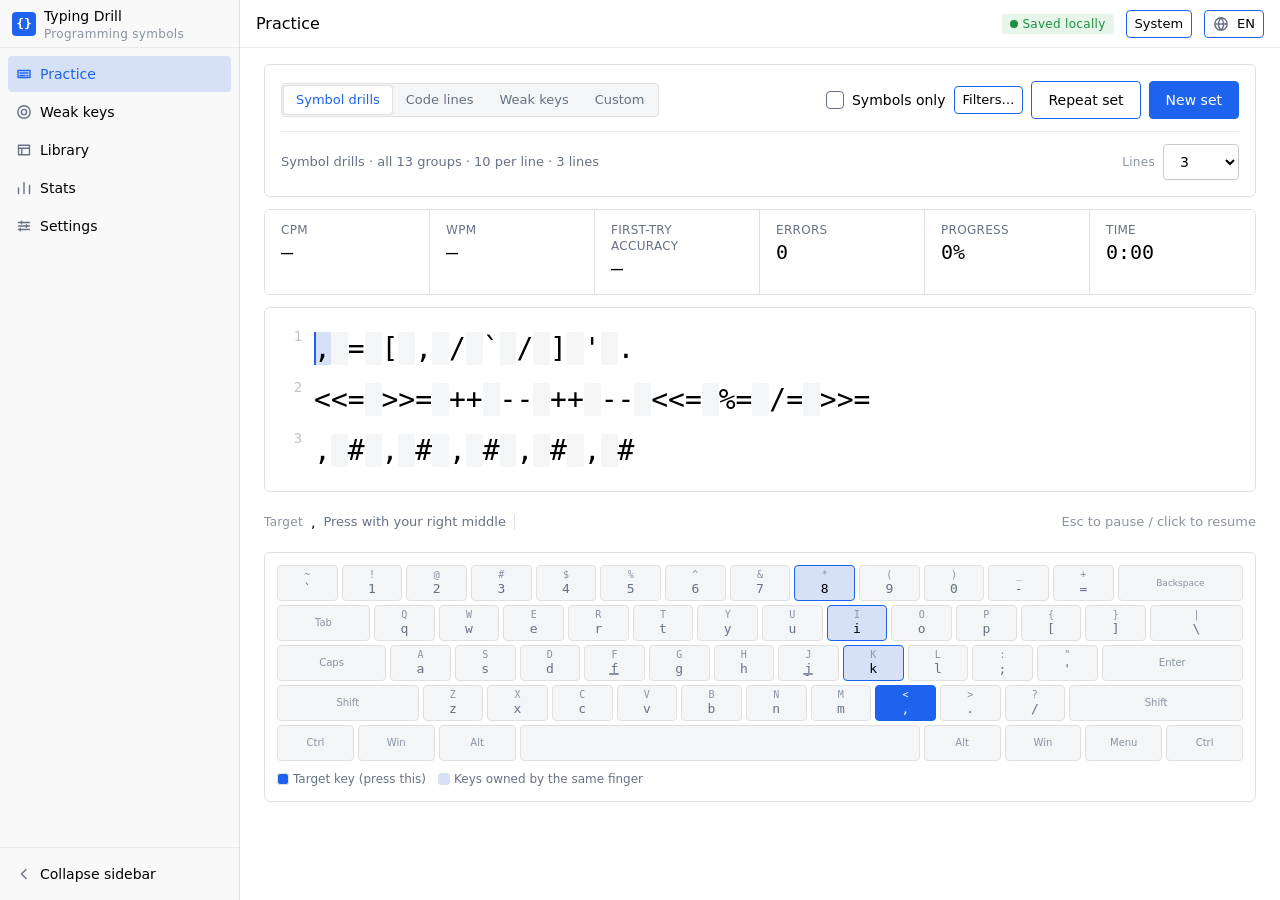
==== index.html @ 50f2c707 "feat: bilingual typing trainer for programming symbols A zero-dependency static typing drill focused" ====
<!DOCTYPE html>
<html lang="en" data-theme="light">
<head>
<meta charset="utf-8">
<meta name="viewport" content="width=device-width, initial-scale=1">
<!-- Both values are replaced at runtime by TD.I18n.applyDocument(). -->
<title>Typing Drill · Practice Programming Symbols</title>
<meta name="description" content="A typing trainer for programming symbols: zero-dependency static pages, works offline, with per-key error rates and finger guidance.">
<meta name="color-scheme" content="light dark">
<link rel="icon" href="data:image/svg+xml,%3Csvg%20xmlns='http://www.w3.org/2000/svg'%20viewBox='0%200%2032%2032'%3E%3Crect%20width='32'%20height='32'%20rx='6'%20fill='%231D63ED'/%3E%3Ctext%20x='16'%20y='22'%20font-family='monospace'%20font-size='15'%20fill='white'%20text-anchor='middle'%3E%7B%7D%3C/text%3E%3C/svg%3E">

<link rel="stylesheet" href="css/tokens.css">
<link rel="stylesheet" href="css/app.css">

<!-- Pre-paint theme and language. This runs before first paint so the page
     does not flash light before turning dark, and so the document language is
     right from the start. It duplicates a little of js/ui.js and js/i18n.js on
     purpose: those modules only take effect once every script has loaded,
     which is too late for this. -->
<script>
(function () {
  function prefersDark() {
    try {
      return !!(window.matchMedia && window.matchMedia('(prefers-color-scheme: dark)').matches);
    } catch (e) { return false; }
  }
  function prefersChinese() {
    try {
      var raw = (navigator.languages && navigator.languages[0]) || navigator.language || '';
      return /^zh/i.test(String(raw));
    } catch (e) { return false; }
  }
  var theme = 'auto';
  var lang = 'auto';
  try {
    var raw = window.localStorage && window.localStorage.getItem('typing-drill/v1');
    if (raw) {
      var s = JSON.parse(raw).settings || {};
      theme = s.theme || 'auto';
      lang = s.lang || 'auto';
    }
  } catch (e) {
    /* Storage disabled or the save is unparseable: fall back to system
       preferences rather than blocking startup. */
  }
  var root = document.documentElement;
  root.setAttribute('data-theme',
    (theme === 'light' || theme === 'dark') ? theme : (prefersDark() ? 'dark' : 'light'));
  root.setAttribute('lang',
    (lang === 'zh-CN' || lang === 'en') ? lang : (prefersChinese() ? 'zh-CN' : 'en'));
})();
</script>
</head>
<body>

<div class="app">
  <aside class="sidebar" id="sidebar" data-collapsed="false" aria-label="Main navigation"></aside>

  <div class="main">
    <header class="topbar" id="topbar"></header>
    <div id="notices"></div>
    <main class="content" id="content">
      <div class="content-inner" id="view"></div>
    </main>
  </div>
</div>

<!-- All classic scripts, never type="module": under file:// a browser refuses
     to load ES modules (CORS), which would leave a blank page when index.html is
     opened by double-click. The order below IS the dependency order.

     i18n.js must come before any module that reads translations at load time,
     and the two locale dictionaries must come before the first render. -->
<script src="js/util.js"></script>
<script src="js/i18n.js"></script>
<script src="js/locales/zh-CN.js"></script>
<script src="js/locales/en.js"></script>
<script src="js/keymap.js"></script>
<script src="js/content.symbols.js"></script>
<script src="js/content.snippets.js"></script>
<script src="js/engine.js"></script>
<script src="js/stats.js"></script>
<script src="js/store.js"></script>
<script src="js/adaptive.js"></script>
<script src="js/keyboard.js"></script>
<script src="js/charts.js"></script>
<script src="js/ui.js"></script>
<script src="js/views.js"></script>
<script src="js/main.js"></script>

</body>
</html>
---- css/tokens.css ----
/* ==========================================================================
   tokens.css — design token layer (the single source of values)

   Source of these values: the user's global front-end style baseline, a
   pixel-measured Docker Desktop flat-tool spec (measured 2026-09-24).
   Rules: components read var(--token) only; no literal colour values anywhere
   else.
   Theme: JS resolves the setting and writes <html data-theme="light|dark">, so
   there is no flash on first paint. Light is the :root default, dark overrides
   under [data-theme="dark"].
   ========================================================================== */

:root {
  color-scheme: light;

  /* ---- brand and interaction ---- */
  --color-primary: #1D63ED;
  --color-on-primary: #ffffff;
  --color-primary-deep: #174EBC;
  --color-primary-soft: #D6E1F8;
  --color-link: #1D63ED;

  /* ---- surfaces ---- */
  --color-canvas: #ffffff;
  --color-canvas-soft: #F9F9FA;
  --color-canvas-soft-2: #F3F5F7;
  --color-app-bg: #ffffff;

  /* ---- text ---- */
  --color-ink: #000000;
  --color-body: #677285;
  --color-mute: #8A93A3;

  /* ---- lines ---- */
  --color-hairline: #E0E0E0;
  --color-divider: #EBEBEB;
  --color-hairline-strong: #C8CCD0;
  --color-control-border: #677285;

  /* ---- disabled ---- */
  --color-disabled-bg: #E0E0E0;
  --color-disabled-text: #989898;

  /* ---- semantic ---- */
  --color-success: #1E8E3E;
  --color-success-soft: #E6F4EA;
  --color-warning: #E37400;
  --color-warning-soft: #FEF7E0;
  --color-error: #D93025;
  --color-error-soft: #FCE8E6;

  /* ---- overlays ---- */
  --color-selection-bg: rgba(29, 99, 237, .16);
  --color-scrim: rgba(0, 0, 0, .4);
  --shadow-overlay: 0 4px 16px rgba(0, 0, 0, .14);

  /* ---- heatmap ramp (per-key error rate). JS only assigns a heat-N class;
          the colour values live here so no component hardcodes them. ---- */
  --heat-0-bg: transparent;
  --heat-1-bg: rgba(30, 142, 62, .16);
  --heat-2-bg: rgba(227, 116, 0, .16);
  --heat-3-bg: rgba(217, 48, 37, .16);
  --heat-4-bg: rgba(217, 48, 37, .34);
  --heat-1-line: rgba(30, 142, 62, .55);
  --heat-2-line: rgba(227, 116, 0, .55);
  --heat-3-line: rgba(217, 48, 37, .55);
  --heat-4-line: rgba(217, 48, 37, .9);

  /* ---- fonts ---- */
  --font-primary: Roboto, system-ui, -apple-system, "Segoe UI", "PingFang SC", "Microsoft YaHei", sans-serif;
  --font-mono: "Roboto Mono", ui-monospace, SFMono-Regular, Menlo, Consolas, monospace;

  /* ---- type scale (size / line-height / letter-spacing / weight) ---- */
  --fs-caption: 12px;      --lh-caption: 16px;      --ls-caption: .3px;   --fw-caption: 500;
  --fs-body-sm: 13px;      --lh-body-sm: 20px;      --ls-body-sm: 0;      --fw-body-sm: 400;
  --fs-body: 14px;         --lh-body: 20px;         --ls-body: 0;         --fw-body: 400;
  --fs-body-strong: 14px;  --lh-body-strong: 20px;  --ls-body-strong: 0;  --fw-body-strong: 500;
  --fs-button: 14px;       --lh-button: 20px;       --ls-button: 0;       --fw-button: 500;
  --fs-code: 13px;         --lh-code: 20px;         --ls-code: 0;         --fw-code: 400;
  --fs-title-sm: 16px;     --lh-title-sm: 24px;     --ls-title-sm: 0;     --fw-title-sm: 500;
  --fs-title-md: 18px;     --lh-title-md: 26px;     --ls-title-md: -.2px; --fw-title-md: 500;
  --fs-title-lg: 20px;     --lh-title-lg: 28px;     --ls-title-lg: -.2px; --fw-title-lg: 500;
  --fs-display: 24px;      --lh-display: 32px;      --ls-display: -.3px;  --fw-display: 500;

  /* ---- spacing ---- */
  --spacing-xxs: 4px;
  --spacing-xs: 8px;
  --spacing-sm: 12px;
  --spacing-md: 16px;
  --spacing-lg: 24px;
  --spacing-xl: 32px;
  --spacing-2xl: 48px;

  /* ---- control geometry ---- */
  --control-h-sm: 32px;
  --control-h-md: 36px;
  --row-h: 36px;

  /* ---- radii (capped at 8px; circles use full) ---- */
  --radius-none: 0;
  --radius-sm: 4px;
  --radius-md: 6px;
  --radius-lg: 8px;
  --radius-full: 9999px;

  /* ---- motion ---- */
  --motion-fast: 120ms;
  --motion-base: 180ms;
  --ease: cubic-bezier(.2, 0, .2, 1);

  /* ---- practice area. The typing text deliberately exceeds the 24px cap of
          the type scale because it must stay readable at a distance; this is
          a functional need, and the size is adjustable in settings. ---- */
  --typing-size: 28px;
  --typing-line-height: 1.75;
}

:root[data-theme="dark"] {
  color-scheme: dark;

  /* brand and interaction */
  --color-primary: #1D63ED;
  --color-on-primary: #ffffff;
  --color-primary-deep: #3B7AF0;
  --color-primary-soft: rgba(29, 99, 237, .18);
  --color-link: #7AA7FF;

  /* surfaces */
  --color-canvas: #252A30;
  --color-canvas-soft: #1B1E22;
  --color-canvas-soft-2: #14161A;
  --color-app-bg: #1B1E22;

  /* text */
  --color-ink: #E8EAED;
  --color-body: #BDC1C6;
  --color-mute: #9AA0A6;

  /* lines */
  --color-hairline: #3C4043;
  --color-divider: #2E333A;
  --color-hairline-strong: #5F6368;
  --color-control-border: #9AA0A6;

  /* disabled */
  --color-disabled-bg: #33383F;
  --color-disabled-text: #6B7178;

  /* semantic */
  --color-success: #5BB974;
  --color-success-soft: rgba(91, 185, 116, .16);
  --color-warning: #FDD663;
  --color-warning-soft: rgba(253, 214, 99, .14);
  --color-error: #F28B82;
  --color-error-soft: rgba(242, 139, 130, .16);

  /* overlays */
  --color-selection-bg: rgba(29, 99, 237, .35);
  --color-scrim: rgba(0, 0, 0, .6);
  --shadow-overlay: 0 4px 20px rgba(0, 0, 0, .5);

  /* heatmap ramp: on dark surfaces the alpha has to rise to stay visible */
  --heat-1-bg: rgba(91, 185, 116, .22);
  --heat-2-bg: rgba(253, 214, 99, .22);
  --heat-3-bg: rgba(242, 139, 130, .24);
  --heat-4-bg: rgba(242, 139, 130, .46);
  --heat-1-line: rgba(91, 185, 116, .6);
  --heat-2-line: rgba(253, 214, 99, .6);
  --heat-3-line: rgba(242, 139, 130, .6);
  --heat-4-line: rgba(242, 139, 130, .95);
}
---- css/app.css ----
/* ==========================================================================
   app.css — layout and components. Consumes tokens.css variables only; no literal colours.
   Frame: 240px sidebar (collapsible to 56px) + content area with a 48px top bar;
   cards use 16px padding and sections 24px spacing. Hierarchy comes from hairlines and
   whitespace — cards never use shadows.
   ========================================================================== */

/* ------------------------------------------------------------------ base */

*,
*::before,
*::after { box-sizing: border-box; }

html,
body { height: 100%; }

body {
  margin: 0;
  background: var(--color-app-bg);
  color: var(--color-ink);
  font-family: var(--font-primary);
  font-size: var(--fs-body);
  line-height: var(--lh-body);
  -webkit-font-smoothing: antialiased;
}

::selection { background: var(--color-selection-bg); }

:focus-visible {
  outline: 2px solid var(--color-primary);
  outline-offset: 1px;
}

/* Controls that show focus through their own border, so the global ring is off */
.no-focus-ring:focus-visible { outline: none; }

[hidden] { display: none !important; }

/* Scrollbars: thin, neutral, follows the theme */
* { scrollbar-width: thin; scrollbar-color: var(--color-hairline-strong) transparent; }
*::-webkit-scrollbar { width: 10px; height: 10px; }
*::-webkit-scrollbar-track { background: transparent; }
*::-webkit-scrollbar-thumb {
  background: var(--color-hairline-strong);
  border: 3px solid transparent;
  border-radius: var(--radius-full);
  background-clip: content-box;
}
*::-webkit-scrollbar-thumb:hover { background-color: var(--color-mute); background-clip: content-box; }

/* Screen-reader only */
.sr-only {
  position: absolute; width: 1px; height: 1px;
  padding: 0; margin: -1px; overflow: hidden;
  clip: rect(0 0 0 0); white-space: nowrap; border: 0;
}

/* ------------------------------------------------------- typography utilities */

.t-caption { font-size: var(--fs-caption); line-height: var(--lh-caption); letter-spacing: var(--ls-caption); font-weight: var(--fw-caption); }
.t-body-sm { font-size: var(--fs-body-sm); line-height: var(--lh-body-sm); font-weight: var(--fw-body-sm); }
.t-body { font-size: var(--fs-body); line-height: var(--lh-body); }
.t-strong { font-weight: var(--fw-body-strong); }
.t-code { font-family: var(--font-mono); font-size: var(--fs-code); line-height: var(--lh-code); }
.t-title-sm { font-size: var(--fs-title-sm); line-height: var(--lh-title-sm); font-weight: var(--fw-title-sm); }
.t-title-md { font-size: var(--fs-title-md); line-height: var(--lh-title-md); letter-spacing: var(--ls-title-md); font-weight: var(--fw-title-md); }
.t-title-lg { font-size: var(--fs-title-lg); line-height: var(--lh-title-lg); letter-spacing: var(--ls-title-lg); font-weight: var(--fw-title-lg); }
.t-display { font-size: var(--fs-display); line-height: var(--lh-display); letter-spacing: var(--ls-display); font-weight: var(--fw-display); }

.dim { color: var(--color-body); }
.mute { color: var(--color-mute); }
.mono { font-family: var(--font-mono); }
.num { font-family: var(--font-mono); font-variant-numeric: tabular-nums; }
.nowrap { white-space: nowrap; }

/* ------------------------------------------------------------- app shell */

.app {
  display: flex;
  min-height: 100vh;
}

/* Sidebar: 240px, collapsible to 56px */
.sidebar {
  flex: 0 0 240px;
  width: 240px;
  background: var(--color-canvas-soft);
  border-right: 1px solid var(--color-hairline);
  display: flex;
  flex-direction: column;
  transition: flex-basis var(--motion-base) var(--ease), width var(--motion-base) var(--ease);
}

.sidebar[data-collapsed="true"] { flex-basis: 56px; width: 56px; }

.sidebar-brand {
  height: 48px;
  display: flex;
  align-items: center;
  gap: var(--spacing-xs);
  padding: 0 var(--spacing-sm);
  border-bottom: 1px solid var(--color-divider);
  flex: 0 0 auto;
}

.sidebar-brand-mark {
  flex: 0 0 auto;
  width: 24px; height: 24px;
  display: grid; place-items: center;
  border-radius: var(--radius-sm);
  background: var(--color-primary);
  color: var(--color-on-primary);
  font-family: var(--font-mono);
  font-size: 13px;
  font-weight: 700;
}

.sidebar-brand-text { min-width: 0; }
.sidebar[data-collapsed="true"] .sidebar-brand-text,
.sidebar[data-collapsed="true"] .sidebar-nav-label,
.sidebar[data-collapsed="true"] .sidebar-foot-text { display: none; }

.sidebar-nav {
  flex: 1 1 auto;
  overflow-y: auto;
  padding: var(--spacing-xs);
  display: flex;
  flex-direction: column;
  gap: 2px;
}

.nav-item {
  display: flex;
  align-items: center;
  gap: var(--spacing-xs);
  width: 100%;
  min-height: var(--control-h-sm);
  padding: var(--spacing-xs) var(--spacing-xs);
  border: 0;
  border-radius: var(--radius-sm);
  background: transparent;
  color: var(--color-ink);
  font-family: inherit;
  font-size: var(--fs-body);
  line-height: var(--lh-body);
  text-align: left;
  cursor: pointer;
  transition: background var(--motion-fast) var(--ease);
}

.nav-item:hover { background: var(--color-canvas-soft-2); }

.nav-item[aria-current="page"] {
  background: var(--color-primary-soft);
  color: var(--color-primary);
  font-weight: var(--fw-body-strong);
}

.nav-item[aria-current="page"] .nav-icon { color: var(--color-primary); }

.nav-icon { flex: 0 0 auto; width: 16px; height: 16px; color: var(--color-body); }
.sidebar[data-collapsed="true"] .nav-item { justify-content: center; }

.sidebar-foot {
  flex: 0 0 auto;
  border-top: 1px solid var(--color-divider);
  padding: var(--spacing-xs);
  display: flex;
  flex-direction: column;
  gap: 2px;
}

/* main area */
.main {
  flex: 1 1 auto;
  min-width: 0;
  display: flex;
  flex-direction: column;
  background: var(--color-app-bg);
}

.topbar {
  flex: 0 0 auto;
  height: 48px;
  display: flex;
  align-items: center;
  gap: var(--spacing-sm);
  padding: 0 var(--spacing-md);
  border-bottom: 1px solid var(--color-divider);
}

.topbar-title { flex: 1 1 auto; min-width: 0; }

.content {
  flex: 1 1 auto;
  min-width: 0;
  padding: var(--spacing-md) var(--spacing-lg);
  overflow-y: auto;
}

.content-inner { max-width: 1440px; margin: 0 auto; }

/* ---------------------------------------------------------------- card */

.card {
  background: var(--color-canvas);
  border: 1px solid var(--color-hairline);
  border-radius: var(--radius-md);
  padding: var(--spacing-md);
}

.card + .card { margin-top: var(--spacing-md); }

.card-head {
  display: flex;
  align-items: center;
  gap: var(--spacing-sm);
  margin-bottom: var(--spacing-sm);
}

.card-head .t-title-sm { flex: 1 1 auto; min-width: 0; }

/* section spacing: 24px */
.stack > * + * { margin-top: var(--spacing-md); }
.stack-lg > * + * { margin-top: var(--spacing-lg); }

.grid-2 { display: grid; grid-template-columns: repeat(2, minmax(0, 1fr)); gap: var(--spacing-md); }
.grid-3 { display: grid; grid-template-columns: repeat(3, minmax(0, 1fr)); gap: var(--spacing-md); }
.grid-4 { display: grid; grid-template-columns: repeat(4, minmax(0, 1fr)); gap: var(--spacing-md); }

@media (max-width: 1100px) {
  .grid-3, .grid-4 { grid-template-columns: repeat(2, minmax(0, 1fr)); }
}
@media (max-width: 720px) {
  .grid-2, .grid-3, .grid-4 { grid-template-columns: minmax(0, 1fr); }
}

.row { display: flex; align-items: center; gap: var(--spacing-xs); }
.row-wrap { flex-wrap: wrap; }
.spacer { flex: 1 1 auto; }

/* -------------------------------------------------------------- buttons */

.btn {
  display: inline-flex;
  align-items: center;
  justify-content: center;
  gap: var(--spacing-xxs);
  min-height: var(--control-h-md);
  padding: var(--spacing-xs) var(--spacing-md);
  border: 1px solid transparent;
  border-radius: var(--radius-sm);
  background: transparent;
  color: var(--color-ink);
  font-family: inherit;
  font-size: var(--fs-button);
  line-height: var(--lh-button);
  font-weight: var(--fw-button);
  white-space: nowrap;
  cursor: pointer;
  transition: background var(--motion-fast) var(--ease),
              border-color var(--motion-fast) var(--ease),
              color var(--motion-fast) var(--ease);
}

.btn:disabled {
  background: var(--color-disabled-bg);
  border-color: transparent;
  color: var(--color-disabled-text);
  cursor: not-allowed;
}

/* Primary action: at most one per view */
.btn-primary { background: var(--color-primary); color: var(--color-on-primary); border-color: var(--color-primary); }
.btn-primary:hover:not(:disabled) { background: var(--color-primary-deep); border-color: var(--color-primary-deep); }

/* Secondary action: white fill with an accent border (measured correction — not grey) */
.btn-secondary { background: var(--color-canvas); color: var(--color-ink); border-color: var(--color-primary); }
.btn-secondary:hover:not(:disabled) { background: var(--color-primary-soft); color: var(--color-primary); }

/* Low weight: inside tables and toolbars */
.btn-text { color: var(--color-primary); padding: var(--spacing-xxs) var(--spacing-xs); min-height: var(--control-h-sm); }
.btn-text:hover:not(:disabled) { background: var(--color-primary-soft); }

/* Destructive action */
.btn-danger { background: var(--color-canvas); color: var(--color-error); border-color: var(--color-error); }
.btn-danger:hover:not(:disabled) { background: var(--color-error-soft); }

.btn-sm { min-height: 28px; padding: 2px var(--spacing-xs); font-size: var(--fs-body-sm); }

.btn-icon {
  width: var(--control-h-sm); height: var(--control-h-sm);
  min-height: 0; padding: 0;
  color: var(--color-body);
}
.btn-icon:hover:not(:disabled) { background: var(--color-canvas-soft-2); color: var(--color-ink); }

/* --------------------------------------------------------- form controls */

.field { display: flex; flex-direction: column; gap: var(--spacing-xxs); min-width: 0; }

.field-label {
  font-size: var(--fs-caption);
  line-height: var(--lh-caption);
  letter-spacing: var(--ls-caption);
  font-weight: var(--fw-caption);
  color: var(--color-body);
  text-transform: uppercase;
}

.field-hint { font-size: var(--fs-body-sm); line-height: var(--lh-body-sm); color: var(--color-mute); }

.input,
.select,
.textarea {
  width: 100%;
  min-height: var(--control-h-md);
  padding: var(--spacing-xs) var(--spacing-sm);
  background: var(--color-canvas);
  border: 1px solid var(--color-hairline-strong);
  border-radius: var(--radius-sm);
  color: var(--color-ink);
  font-family: inherit;
  font-size: var(--fs-body);
  line-height: var(--lh-body);
  transition: border-color var(--motion-fast) var(--ease);
}

.input::placeholder, .textarea::placeholder { color: var(--color-mute); }

/* Focus: the border becomes a 2px accent stroke, with no glow */
.input:focus, .select:focus, .textarea:focus {
  outline: none;
  border-color: var(--color-primary);
  box-shadow: inset 0 0 0 1px var(--color-primary);
}

.input:disabled, .select:disabled, .textarea:disabled {
  background: var(--color-disabled-bg);
  color: var(--color-disabled-text);
  cursor: not-allowed;
}

.select { padding-right: var(--spacing-lg); cursor: pointer; }

.textarea { min-height: 120px; resize: vertical; font-family: var(--font-mono); font-size: var(--fs-code); line-height: var(--lh-code); }

/* Checkbox: unchecked uses the control-border stroke, checked fills with the accent */
.check {
  display: inline-flex;
  align-items: center;
  gap: var(--spacing-xs);
  min-height: var(--control-h-sm);
  cursor: pointer;
  user-select: none;
}

.check input { position: absolute; opacity: 0; width: 0; height: 0; }

.check-box {
  flex: 0 0 auto;
  width: 18px; height: 18px;
  border: 1px solid var(--color-control-border);
  border-radius: var(--radius-sm);
  background: var(--color-canvas);
  display: grid;
  place-items: center;
  transition: background var(--motion-fast) var(--ease), border-color var(--motion-fast) var(--ease);
}

.check-box::after {
  content: "";
  width: 9px; height: 5px;
  border-left: 2px solid var(--color-on-primary);
  border-bottom: 2px solid var(--color-on-primary);
  transform: rotate(-45deg) translateY(-1px);
  opacity: 0;
}

.check input:checked + .check-box { background: var(--color-primary); border-color: var(--color-primary); }
.check input:checked + .check-box::after { opacity: 1; }
.check input:focus-visible + .check-box { outline: 2px solid var(--color-primary); outline-offset: 1px; }
.check input:disabled + .check-box { background: var(--color-disabled-bg); border-color: var(--color-disabled-bg); }

/* switch */
.switch { display: inline-flex; align-items: center; gap: var(--spacing-xs); min-height: var(--control-h-sm); cursor: pointer; user-select: none; }
.switch input { position: absolute; opacity: 0; width: 0; height: 0; }

.switch-track {
  flex: 0 0 auto;
  width: 36px; height: 20px;
  border-radius: var(--radius-full);
  background: var(--color-canvas-soft-2);
  border: 1px solid var(--color-control-border);
  position: relative;
  transition: background var(--motion-fast) var(--ease), border-color var(--motion-fast) var(--ease);
}

.switch-track::after {
  content: "";
  position: absolute;
  top: 2px; left: 2px;
  width: 14px; height: 14px;
  border-radius: var(--radius-full);
  background: var(--color-body);
  transition: transform var(--motion-base) var(--ease), background var(--motion-fast) var(--ease);
}

.switch input:checked + .switch-track { background: var(--color-primary); border-color: var(--color-primary); }
.switch input:checked + .switch-track::after { transform: translateX(16px); background: var(--color-on-primary); }
.switch input:focus-visible + .switch-track { outline: 2px solid var(--color-primary); outline-offset: 1px; }

/* segmented control (switches content within one view) */
.seg {
  display: inline-flex;
  padding: 2px;
  gap: 2px;
  background: var(--color-canvas-soft-2);
  border: 1px solid var(--color-hairline);
  border-radius: var(--radius-sm);
}

.seg-btn {
  border: 0;
  background: transparent;
  border-radius: 3px;
  min-height: 28px;
  padding: 2px var(--spacing-sm);
  color: var(--color-body);
  font-family: inherit;
  font-size: var(--fs-body-sm);
  line-height: var(--lh-body-sm);
  font-weight: 500;
  cursor: pointer;
  white-space: nowrap;
  transition: background var(--motion-fast) var(--ease), color var(--motion-fast) var(--ease);
}

.seg-btn:hover { color: var(--color-ink); }
.seg-btn[aria-pressed="true"] { background: var(--color-canvas); color: var(--color-primary); box-shadow: 0 0 0 1px var(--color-hairline); }

/* multi-select chips (symbol groups, languages) */
.chips { display: flex; flex-wrap: wrap; gap: var(--spacing-xxs); }

.chip {
  display: inline-flex;
  align-items: center;
  gap: var(--spacing-xxs);
  min-height: 28px;
  padding: 2px var(--spacing-xs);
  border: 1px solid var(--color-hairline-strong);
  border-radius: var(--radius-sm);
  background: var(--color-canvas);
  color: var(--color-body);
  font-family: inherit;
  font-size: var(--fs-body-sm);
  line-height: var(--lh-body-sm);
  cursor: pointer;
  transition: background var(--motion-fast) var(--ease), border-color var(--motion-fast) var(--ease), color var(--motion-fast) var(--ease);
}

.chip:hover { border-color: var(--color-primary); color: var(--color-ink); }
.chip[aria-pressed="true"] { background: var(--color-primary-soft); border-color: var(--color-primary); color: var(--color-primary); font-weight: 500; }
.chip .mono { color: inherit; }

/* ---------------------------------------------------------------- table */

.table-wrap {
  border: 1px solid var(--color-hairline);
  border-radius: var(--radius-md);
  overflow: auto;
  max-height: 520px;
  background: var(--color-canvas);
}

.table { width: 100%; border-collapse: separate; border-spacing: 0; font-size: var(--fs-body); line-height: var(--lh-body); }

/* Header and data rows share the same plain white fill, separated by a bottom border only
   (measured correction) */
.table thead th {
  position: sticky;
  top: 0;
  z-index: 1;
  background: var(--color-canvas);
  border-bottom: 1px solid var(--color-hairline);
  padding: var(--spacing-xs) var(--spacing-sm);
  text-align: left;
  white-space: nowrap;
  font-size: var(--fs-caption);
  line-height: var(--lh-caption);
  letter-spacing: var(--ls-caption);
  font-weight: var(--fw-caption);
  color: var(--color-body);
  text-transform: uppercase;
}

.table th.sortable { cursor: pointer; user-select: none; }
.table th.sortable:hover { color: var(--color-primary); }
.table th .sort-mark { margin-left: var(--spacing-xxs); color: var(--color-primary); }

.table tbody td {
  height: var(--row-h);
  padding: 0 var(--spacing-sm);
  border-bottom: 1px solid var(--color-hairline);
  vertical-align: middle;
}

.table tbody tr:last-child td { border-bottom: 0; }
.table tbody tr:hover td { background: var(--color-canvas-soft-2); }  /* measured correction: hover needs the stronger step */
.table td.num, .table th.num { text-align: right; font-family: var(--font-mono); font-variant-numeric: tabular-nums; }
.table .cell-key { font-family: var(--font-mono); font-weight: 500; color: var(--color-ink); }

/* ---------------------------------------------------------- badges / tags */

.badge {
  display: inline-flex;
  align-items: center;
  gap: var(--spacing-xxs);
  padding: 2px var(--spacing-xs);
  border-radius: var(--radius-sm);
  font-size: var(--fs-caption);
  line-height: var(--lh-caption);
  letter-spacing: var(--ls-caption);
  font-weight: var(--fw-caption);
  white-space: nowrap;
}

.badge-neutral { background: var(--color-canvas-soft-2); color: var(--color-body); }
.badge-primary { background: var(--color-primary-soft); color: var(--color-primary); }
.badge-success { background: var(--color-success-soft); color: var(--color-success); }
.badge-warning { background: var(--color-warning-soft); color: var(--color-warning); }
.badge-error { background: var(--color-error-soft); color: var(--color-error); }

/* status dot, 8px */
.dot { flex: 0 0 auto; width: 8px; height: 8px; border-radius: var(--radius-full); background: var(--color-mute); }
.dot-running { background: var(--color-success); }
.dot-error { background: var(--color-error); }
.dot-warning { background: var(--color-warning); }

/* ---------------------------------------------------------- notice banners */

.banner {
  display: flex;
  align-items: flex-start;
  gap: var(--spacing-xs);
  padding: var(--spacing-xs) var(--spacing-sm);
  border: 1px solid var(--color-hairline);
  border-radius: var(--radius-sm);
  background: var(--color-canvas-soft-2);
  font-size: var(--fs-body-sm);
  line-height: var(--lh-body-sm);
  color: var(--color-body);
}

.banner-warning { background: var(--color-warning-soft); border-color: var(--color-warning); color: var(--color-ink); }
.banner-error { background: var(--color-error-soft); border-color: var(--color-error); color: var(--color-ink); }
.banner-info { background: var(--color-primary-soft); border-color: var(--color-primary); color: var(--color-ink); }
.banner .banner-body { flex: 1 1 auto; min-width: 0; }
.banner .banner-actions { flex: 0 0 auto; display: flex; gap: var(--spacing-xxs); }

/* ---------------------------------------------------------------- modal */

.modal-scrim {
  position: fixed;
  inset: 0;
  z-index: 100;
  background: var(--color-scrim);
  display: grid;
  place-items: center;
  padding: var(--spacing-md);
}

.modal {
  width: 480px;
  max-width: 100%;
  max-height: 90vh;
  overflow-y: auto;
  background: var(--color-canvas);
  border-radius: var(--radius-lg);
  padding: var(--spacing-lg);
  box-shadow: var(--shadow-overlay);
}

.modal-foot { display: flex; justify-content: flex-end; gap: var(--spacing-xs); margin-top: var(--spacing-lg); }

/* toasts */
.toast-host {
  position: fixed;
  right: var(--spacing-md);
  bottom: var(--spacing-md);
  z-index: 200;
  display: flex;
  flex-direction: column;
  gap: var(--spacing-xs);
  align-items: flex-end;
  pointer-events: none;
}

.toast {
  pointer-events: auto;
  max-width: 380px;
  padding: var(--spacing-xs) var(--spacing-sm);
  background: var(--color-canvas);
  border: 1px solid var(--color-hairline-strong);
  border-radius: var(--radius-md);
  box-shadow: var(--shadow-overlay);
  font-size: var(--fs-body-sm);
  line-height: var(--lh-body-sm);
  color: var(--color-ink);
  animation: toast-in var(--motion-base) var(--ease);
}

.toast-error { border-color: var(--color-error); }
.toast-success { border-color: var(--color-success); }

@keyframes toast-in { from { opacity: 0; transform: translateY(4px); } to { opacity: 1; transform: none; } }

/* ------------------------------------------------------------ empty state */

/* the display size is reserved for empty states */
.empty {
  display: grid;
  place-items: center;
  gap: var(--spacing-xs);
  padding: var(--spacing-2xl) var(--spacing-md);
  text-align: center;
  color: var(--color-mute);
}

/* =========================================================== practice area */

.practice { display: flex; flex-direction: column; gap: var(--spacing-sm); }

/* live metrics */
.hud { display: grid; grid-template-columns: repeat(6, minmax(0, 1fr)); gap: 0; border: 1px solid var(--color-hairline); border-radius: var(--radius-md); overflow: hidden; }
@media (max-width: 1100px) { .hud { grid-template-columns: repeat(3, minmax(0, 1fr)); } }
@media (max-width: 720px) { .hud { grid-template-columns: repeat(2, minmax(0, 1fr)); } }

.hud-cell { padding: var(--spacing-sm) var(--spacing-md); background: var(--color-canvas); border-right: 1px solid var(--color-hairline); }
.hud-cell:last-child { border-right: 0; }

.hud-label {
  display: block;
  font-size: var(--fs-caption);
  line-height: var(--lh-caption);
  letter-spacing: var(--ls-caption);
  font-weight: var(--fw-caption);
  color: var(--color-body);
  text-transform: uppercase;
}

.hud-value {
  font-family: var(--font-mono);
  font-size: var(--fs-title-lg);
  line-height: var(--lh-title-lg);
  font-weight: 500;
  font-variant-numeric: tabular-nums;
  color: var(--color-ink);
}

.hud-unit { font-size: var(--fs-body-sm); color: var(--color-mute); margin-left: 2px; }
.hud-cell[data-tone="error"] .hud-value { color: var(--color-error); }
.hud-cell[data-tone="warn"] .hud-value { color: var(--color-warning); }

/* practice stage */
.stage {
  position: relative;
  border: 1px solid var(--color-hairline);
  border-radius: var(--radius-md);
  background: var(--color-canvas);
  padding: var(--spacing-md);
  min-height: 160px;
  cursor: text;
}

/* Scrolling happens on the inner element: the pause overlay is absolutely positioned
   against .stage, and if .stage scrolled itself the overlay would scroll away with the
   content and be invisible exactly when it is needed. */
.stage-scroll { max-height: 300px; overflow-y: auto; }

/* The pause overlay is a real element rather than a ::after pseudo-element:
   its text has to be translatable, and CSS content strings cannot be reached
   by the i18n layer. */
.stage-paused {
  position: absolute;
  inset: 0;
  display: none;
  place-items: center;
  background: var(--color-canvas);
  opacity: .9;
  border-radius: var(--radius-md);
  font-size: var(--fs-body);
  color: var(--color-body);
  cursor: pointer;
}

.stage[data-focused="false"] .stage-paused { display: grid; }

.typing-text {
  font-family: var(--font-mono);
  font-size: var(--typing-size);
  line-height: var(--typing-line-height);
  font-variant-numeric: tabular-nums;
  white-space: pre-wrap;
  overflow-wrap: anywhere;
  margin: 0;
  max-width: 100%;
}

.tline { display: flex; gap: var(--spacing-sm); }
.tline + .tline { margin-top: 2px; }

.tline-no {
  flex: 0 0 auto;
  min-width: 2.5ch;
  text-align: right;
  font-family: var(--font-mono);
  font-size: calc(var(--typing-size) * .5);
  line-height: var(--typing-line-height);
  color: var(--color-status-line, var(--color-mute));
  opacity: .55;
  user-select: none;
}

.tline-body { flex: 1 1 auto; min-width: 0; }

/* character states */
.t-untyped { color: var(--color-ink); }                       /* not typed yet: maximum readability */
.t-done { color: var(--color-mute); }                          /* typed correctly: fades back */
.t-err { color: var(--color-error); background: var(--color-error-soft); border-radius: 2px; }
.t-skip { color: var(--color-disabled-text); }                 /* letters and digits skipped in symbols-only mode */

/* Whitespace made visible: a space becomes a faint block, a tab an arrow */
.t-sp { background: var(--color-canvas-soft-2); border-radius: 2px; }
.t-tab { background: var(--color-canvas-soft-2); border-radius: 2px; color: var(--color-mute); }

/* Caret: accent-soft fill plus a 2px accent bar on the left (inset stroke, not a shadow) */
.t-cur { background: var(--color-primary-soft); box-shadow: inset 2px 0 0 0 var(--color-primary); }

/* Current character typed wrong: the caret bar turns red, showing where you are stuck */
.t-cur.t-bad { color: var(--color-error); background: var(--color-error-soft); box-shadow: inset 2px 0 0 0 var(--color-error); }
/* Typed wrong but already passed: a trace is left behind for review */
.t-done.t-bad { color: var(--color-error); opacity: .7; }

/* Capture layer: present but restrained; receives keystrokes and IME composition events */
.capture {
  position: absolute;
  left: -9999px;
  width: 1px; height: 1px;
  opacity: 0;
  border: 0;
  padding: 0;
}

/* live feedback */
.feedback {
  display: flex;
  align-items: center;
  gap: var(--spacing-xs);
  min-height: 28px;
  font-size: var(--fs-body-sm);
  line-height: var(--lh-body-sm);
  color: var(--color-body);
}

/* Status row: the target cue and live feedback share one line, saving a whole row for
   the on-screen keyboard */
.status-row {
  display: flex;
  align-items: center;
  gap: var(--spacing-xs);
  min-height: 36px;
  flex-wrap: wrap;
}
.status-row .feedback { min-height: 0; flex: 1 1 auto; min-width: 0; }
.status-sep { flex: 0 0 auto; width: 1px; height: 16px; background: var(--color-hairline); }

/* Tighten the practice view by one step so toolbar + metrics + stage + status row +
   keyboard fit on a 900px-tall screen.
   Note: .practice is a flex column, so spacing comes from its own gap. Adding
   margin-top to a child does NOT collapse with that gap — the two add up, which once
   produced 16px x 5 of phantom whitespace. */
.practice { gap: var(--spacing-sm); }

/* An empty result slot must not take part in layout, or it wastes a flex gap */
.result-slot:empty { display: none; }

.feedback .fb-char { font-family: var(--font-mono); font-size: var(--fs-title-sm); color: var(--color-error); }
.feedback .fb-hint { color: var(--color-body); }
.feedback .fb-good { color: var(--color-success); }

/* finger-guidance block */
.finger-cue {
  display: flex;
  align-items: center;
  gap: var(--spacing-xs);
  padding: var(--spacing-xs) var(--spacing-sm);
  border: 1px solid var(--color-hairline);
  border-radius: var(--radius-sm);
  background: var(--color-canvas-soft-2);
}

.finger-cue .fc-key {
  font-family: var(--font-mono);
  font-size: var(--fs-title-sm);
  font-weight: 500;
  color: var(--color-primary);
  background: var(--color-primary-soft);
  border-radius: var(--radius-sm);
  padding: 0 var(--spacing-xs);
  min-width: 32px;
  text-align: center;
}

/* ------------------------------------------------------- on-screen keyboard */

.kb-wrap { border: 1px solid var(--color-hairline); border-radius: var(--radius-md); background: var(--color-canvas); padding: var(--spacing-sm); overflow-x: auto; }

.kb {
  display: grid;
  grid-template-columns: repeat(60, minmax(0, 1fr));
  gap: 4px;
  min-width: 660px;
}

.kb-key {
  position: relative;
  grid-column: span 4;                 /* 1u = 4 columns */
  min-height: 36px;
  display: flex;
  flex-direction: column;
  align-items: center;
  justify-content: center;
  gap: 0;
  padding: 2px;
  border: 1px solid var(--color-hairline);
  border-radius: var(--radius-sm);
  background: var(--color-canvas-soft-2);
  color: var(--color-body);
  overflow: hidden;
  transition: background var(--motion-fast) var(--ease),
              border-color var(--motion-fast) var(--ease),
              color var(--motion-fast) var(--ease);
}

.kb-key .k-shift {
  font-family: var(--font-mono);
  font-size: 10px;
  line-height: 12px;
  color: var(--color-mute);
}

.kb-key .k-base {
  font-family: var(--font-mono);
  font-size: var(--fs-body-sm);
  line-height: 16px;
  color: inherit;
}

.kb-key .k-name { font-size: 10px; line-height: 14px; color: var(--color-mute); }
.kb-key .k-finger-tag { font-size: 9px; line-height: 11px; color: var(--color-mute); }

/* widths, in units of a quarter of 1u */
.kb-w15 { grid-column: span 6; }
.kb-w175 { grid-column: span 7; }
.kb-w2 { grid-column: span 8; }
.kb-w225 { grid-column: span 9; }
.kb-w275 { grid-column: span 11; }
.kb-w625 { grid-column: span 25; }

/* key index: the F/J home bumps */
.kb-key[data-home="true"]::after {
  content: "";
  position: absolute;
  bottom: 5px;
  width: 10px; height: 2px;
  border-radius: var(--radius-full);
  background: var(--color-mute);
}

/* Finger guidance: the whole finger region first (light accent), then the target key */
.kb[data-hint="on"] .kb-key[data-same-finger="true"] { background: var(--color-primary-soft); border-color: var(--color-primary); color: var(--color-ink); }
.kb[data-hint="on"] .kb-key[data-target="true"] { background: var(--color-primary); border-color: var(--color-primary); color: var(--color-on-primary); }
.kb[data-hint="on"] .kb-key[data-target="true"] .k-shift,
.kb[data-hint="on"] .kb-key[data-target="true"] .k-base,
.kb[data-hint="on"] .kb-key[data-target="true"] .k-name { color: var(--color-on-primary); }
/* When the target needs Shift, light up the correct side as well */
.kb[data-hint="on"] .kb-key[data-shift-target="true"] { background: var(--color-primary); border-color: var(--color-primary); color: var(--color-on-primary); }
.kb[data-hint="on"] .kb-key[data-shift-target="true"] .k-name { color: var(--color-on-primary); }

/* Heatmap: error-rate ramp built from semantic colours only, no decorative colour */
.kb[data-heat="on"] .kb-key { background: var(--heat-0-bg); }
.kb[data-heat="on"] .kb-key.heat-1 { background: var(--heat-1-bg); border-color: var(--heat-1-line); }
.kb[data-heat="on"] .kb-key.heat-2 { background: var(--heat-2-bg); border-color: var(--heat-2-line); }
.kb[data-heat="on"] .kb-key.heat-3 { background: var(--heat-3-bg); border-color: var(--heat-3-line); }
.kb[data-heat="on"] .kb-key.heat-4 { background: var(--heat-4-bg); border-color: var(--heat-4-line); }
.kb[data-heat="on"] .kb-key.heat-3 .k-base,
.kb[data-heat="on"] .kb-key.heat-4 .k-base { color: var(--color-ink); font-weight: 500; }

.kb-legend { display: flex; flex-wrap: wrap; align-items: center; gap: var(--spacing-sm); margin-top: var(--spacing-xs); font-size: var(--fs-caption); color: var(--color-body); }
.kb-legend-item { display: inline-flex; align-items: center; gap: var(--spacing-xxs); }
.kb-swatch { width: 12px; height: 12px; border-radius: 3px; border: 1px solid var(--color-hairline); }

/* --------------------------------------------------------- result card */

.result-metrics { display: grid; grid-template-columns: repeat(4, minmax(0, 1fr)); gap: var(--spacing-md); }
@media (max-width: 720px) { .result-metrics { grid-template-columns: repeat(2, minmax(0, 1fr)); } }
.result-metric-value { font-family: var(--font-mono); font-size: var(--fs-title-md); line-height: var(--lh-title-md); font-weight: 500; font-variant-numeric: tabular-nums; }

/* ----------------------------------------------------------- trend chart */

.chart { width: 100%; height: auto; display: block; overflow: visible; }
.chart-grid { stroke: var(--color-divider); stroke-width: 1; }
.chart-axis { fill: var(--color-mute); font-family: var(--font-mono); font-size: 10px; }
.chart-line-cpm { fill: none; stroke: var(--color-primary); stroke-width: 2; stroke-linejoin: round; stroke-linecap: round; }
.chart-line-acc { fill: none; stroke: var(--color-success); stroke-width: 2; stroke-dasharray: 4 3; stroke-linejoin: round; }
.chart-dot { fill: var(--color-canvas); stroke: var(--color-primary); stroke-width: 2; }
.chart-legend { display: flex; flex-wrap: wrap; gap: var(--spacing-md); font-size: var(--fs-body-sm); color: var(--color-body); }
.chart-legend-item { display: inline-flex; align-items: center; gap: var(--spacing-xxs); }
.chart-key { width: 16px; height: 2px; background: var(--color-primary); }
.chart-key.dashed { background: repeating-linear-gradient(90deg, var(--color-success) 0 4px, transparent 4px 7px); }

/* --------------------------------------------------- per-finger bars */

.finger-row { display: flex; align-items: center; gap: var(--spacing-sm); min-height: var(--control-h-sm); }
.finger-row + .finger-row { border-top: 1px solid var(--color-divider); }
.finger-row-name { flex: 0 0 110px; font-size: var(--fs-body); color: var(--color-ink); }
.finger-bar { flex: 1 1 auto; height: 8px; border-radius: var(--radius-full); background: var(--color-canvas-soft-2); overflow: hidden; }
.finger-bar-fill { height: 100%; border-radius: var(--radius-full); background: var(--color-primary); }
.finger-bar-fill[data-tone="warn"] { background: var(--color-warning); }
.finger-bar-fill[data-tone="error"] { background: var(--color-error); }
.finger-row-val { flex: 0 0 96px; text-align: right; font-family: var(--font-mono); font-size: var(--fs-code); font-variant-numeric: tabular-nums; color: var(--color-body); }

/* ---------------------------------------------------------- set list */

.list { border: 1px solid var(--color-hairline); border-radius: var(--radius-md); overflow: hidden; background: var(--color-canvas); }
.list-row { display: flex; align-items: center; gap: var(--spacing-sm); padding: var(--spacing-xs) var(--spacing-sm); min-height: var(--row-h); border-bottom: 1px solid var(--color-hairline); }
.list-row:last-child { border-bottom: 0; }
.list-row:hover { background: var(--color-canvas-soft-2); }
.list-row-main { flex: 1 1 auto; min-width: 0; }
.list-row-title { font-size: var(--fs-body); color: var(--color-ink); overflow: hidden; text-overflow: ellipsis; white-space: nowrap; }
.list-row-sub { font-size: var(--fs-body-sm); color: var(--color-mute); }

/* ----------------------------------------------------------- settings */

.setting { display: flex; align-items: flex-start; gap: var(--spacing-md); padding: var(--spacing-sm) 0; border-bottom: 1px solid var(--color-divider); }
.setting:last-child { border-bottom: 0; }
.setting-main { flex: 1 1 auto; min-width: 0; }
.setting-title { font-size: var(--fs-body); color: var(--color-ink); font-weight: 500; }
.setting-desc { font-size: var(--fs-body-sm); line-height: var(--lh-body-sm); color: var(--color-body); margin-top: 2px; }
.setting-ctl { flex: 0 0 auto; min-width: 160px; display: flex; justify-content: flex-end; align-items: center; gap: var(--spacing-xs); }

/* kbd label */
kbd {
  display: inline-block;
  min-width: 18px;
  padding: 0 4px;
  border: 1px solid var(--color-hairline-strong);
  border-bottom-width: 2px;
  border-radius: var(--radius-sm);
  background: var(--color-canvas-soft-2);
  font-family: var(--font-mono);
  font-size: 11px;
  line-height: 16px;
  color: var(--color-body);
  text-align: center;
}

/* -------------------------------------- practice: options row, feedback */

.opt-row {
  display: flex;
  flex-wrap: wrap;
  align-items: center;
  gap: var(--spacing-xs);
  margin-top: var(--spacing-sm);
  padding-top: var(--spacing-sm);
  border-top: 1px solid var(--color-divider);
}

.opt-row .select { width: auto; min-width: 72px; }
.opt-row .chips { flex: 1 1 auto; }

/* A brief confirmation flash on the target key after a correct press */
.kb-key[data-flash="true"] {
  background: var(--color-success-soft) !important;
  border-color: var(--color-success) !important;
  color: var(--color-ink) !important;
}

/* -------------------------------------------------- notices under topbar */

#notices:not(:empty) { padding: var(--spacing-sm) var(--spacing-lg) 0; }
#notices .banner + .banner { margin-top: var(--spacing-xs); }
#notices .banner-icon { flex: 0 0 auto; display: flex; align-items: center; height: 20px; }
#notices .banner-body > div + div { margin-top: 2px; }

/* Flip the chevron when the sidebar is collapsed, hinting that it can expand */
.sidebar[data-collapsed="true"] .sidebar-foot .nav-icon { transform: rotate(180deg); }
.sidebar .nav-icon { transition: transform var(--motion-base) var(--ease); }

/* Error-kind badges wrap more tightly in the result card */
.card-head .badge { flex: 0 0 auto; }

/* Line numbers are not selectable, so copying the practice text stays clean */
.tline-no { user-select: none; }

/* Weak-key list: fixed-width character column for visual alignment */
.list-row .mono[style] { flex: 0 0 auto; }
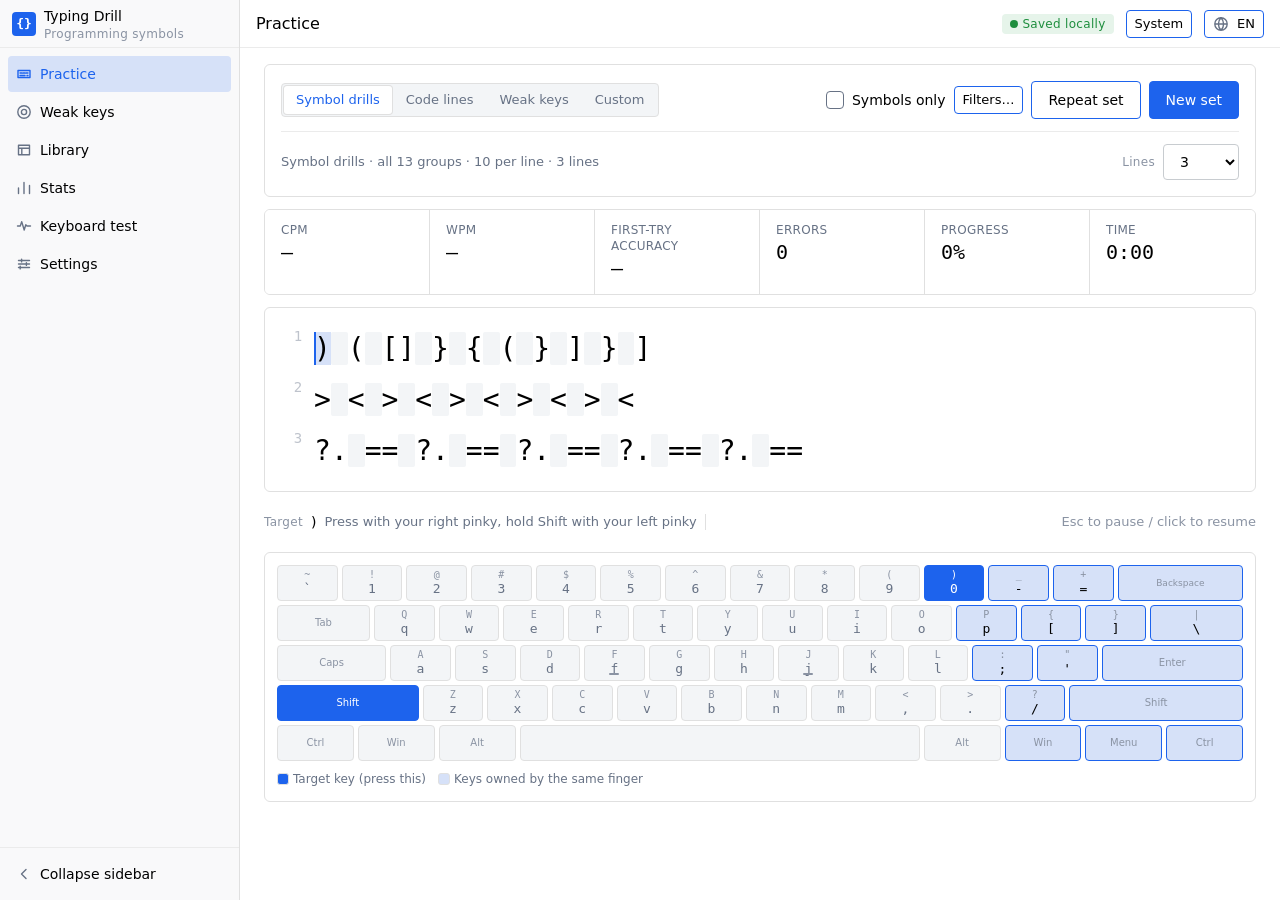
==== commit 6f6573b7: "feat: keyboard test view A diagnostic view for checking whether a keyboard actually works: press any" ====
--- a/index.html
+++ b/index.html
@@ -85,6 +85,7 @@
 <script src="js/keyboard.js"></script>
 <script src="js/charts.js"></script>
 <script src="js/ui.js"></script>
+<script src="js/tester.js"></script>
 <script src="js/views.js"></script>
 <script src="js/main.js"></script>
 
--- a/css/app.css
+++ b/css/app.css
@@ -661,6 +661,7 @@
 .hud-unit { font-size: var(--fs-body-sm); color: var(--color-mute); margin-left: 2px; }
 .hud-cell[data-tone="error"] .hud-value { color: var(--color-error); }
 .hud-cell[data-tone="warn"] .hud-value { color: var(--color-warning); }
+.hud-cell[data-tone="ok"] .hud-value { color: var(--color-success); }
 
 /* practice stage */
 .stage {
@@ -823,9 +824,12 @@
   min-width: 660px;
 }
 
-.kb-key {
+/* Key appearance is shared between the drill keyboard (.kb-key) and the
+   keyboard tester (.tk-key) so both look native; only the grid placement
+   differs, and that stays specific to each grid below. */
+.kb-key,
+.tk-key {
   position: relative;
-  grid-column: span 4;                 /* 1u = 4 columns */
   min-height: 36px;
   display: flex;
   flex-direction: column;
@@ -843,21 +847,26 @@
               color var(--motion-fast) var(--ease);
 }
 
-.kb-key .k-shift {
+.kb-key { grid-column: span 4; }        /* 1u = 4 columns in the drill grid */
+
+.kb-key .k-shift,
+.tk-key .k-shift {
   font-family: var(--font-mono);
   font-size: 10px;
   line-height: 12px;
   color: var(--color-mute);
 }
 
-.kb-key .k-base {
+.kb-key .k-base,
+.tk-key .k-base {
   font-family: var(--font-mono);
   font-size: var(--fs-body-sm);
   line-height: 16px;
   color: inherit;
 }
 
-.kb-key .k-name { font-size: 10px; line-height: 14px; color: var(--color-mute); }
+.kb-key .k-name,
+.tk-key .k-name { font-size: 10px; line-height: 14px; color: var(--color-mute); }
 .kb-key .k-finger-tag { font-size: 9px; line-height: 11px; color: var(--color-mute); }
 
 /* widths, in units of a quarter of 1u */
@@ -869,7 +878,8 @@
 .kb-w625 { grid-column: span 25; }
 
 /* key index: the F/J home bumps */
-.kb-key[data-home="true"]::after {
+.kb-key[data-home="true"]::after,
+.tk-key[data-home="true"]::after {
   content: "";
   position: absolute;
   bottom: 5px;
@@ -1007,3 +1017,108 @@
 
 /* Weak-key list: fixed-width character column for visual alignment */
 .list-row .mono[style] { flex: 0 0 auto; }
+
+/* ========================================================= keyboard tester */
+
+.tk-wrap {
+  border: 1px solid var(--color-hairline);
+  border-radius: var(--radius-md);
+  background: var(--color-canvas);
+  padding: var(--spacing-sm);
+  overflow-x: auto;
+}
+
+.tk-board { display: inline-flex; flex-direction: column; gap: 6px; min-width: max-content; }
+
+.tk-grid-row { display: grid; gap: 4px; }
+
+/* Grid items default to min-width:auto, so an unbreakable label such as
+   "PGUP" or "ENTER" would force every 1u column wide enough to fit that text.
+   The navigation and numpad blocks then balloon far past their intended width
+   (459px instead of 132px, 728px instead of 176px) and the whole board
+   overflows. min-width:0 lets the columns stay at the track size. */
+.tk-key { min-width: 0; }
+
+/* The function row is 18u wide and the main block 15u — on a real board the
+   function row genuinely overhangs, so they are separate grids rather than one
+   wide grid pretending to be a keyboard. Every row inside the main block still
+   totals 15u, so those keys stay pixel-aligned with each other.
+
+   The block widths are FIXED rather than derived from their contents. Intrinsic
+   sizing fights back here: grid tracks take a max-content contribution from
+   their items, and .tk-board carries min-width:max-content, so an unbreakable
+   label like "PGUP" inflated the navigation block to 459px instead of 132 and
+   the whole board overflowed. Fixed widths make the track size unambiguous and
+   the layout deterministic; the wrapper scrolls when the window is narrower. */
+.tk-top { width: 792px; grid-template-columns: repeat(72, minmax(0, 1fr)); }
+.tk-bottom { display: flex; gap: 14px; align-items: flex-start; }
+.tk-bottom > * { flex: 0 0 auto; }
+.tk-main { width: 660px; grid-template-columns: repeat(60, minmax(0, 1fr)); }
+.tk-nav { width: 132px; grid-template-columns: repeat(12, minmax(0, 1fr)); }
+.tk-pad { width: 176px; grid-template-columns: repeat(16, minmax(0, 1fr)); }
+
+/* ---- key states. Four states, expressed with the accent colour and the
+        semantic colours only, as the design language requires. ---- */
+
+/* Pressed at least once: covered, so a soft success tint. */
+.tk-key[data-pressed="true"] {
+  background: var(--color-success-soft);
+  border-color: var(--color-success);
+  color: var(--color-ink);
+}
+
+/* Currently held: the strongest fill, same accent the drill uses for the
+   target key. */
+.tk-key[data-active="true"] {
+  background: var(--color-primary);
+  border-color: var(--color-primary);
+  color: var(--color-on-primary);
+}
+.tk-key[data-active="true"] .k-base,
+.tk-key[data-active="true"] .k-shift,
+.tk-key[data-active="true"] .k-name { color: var(--color-on-primary); }
+
+/* A char that does not match what this physical key should produce. Declared
+   before the chatter rule so that chatter, the more serious finding, wins the
+   border colour when a key has both flags. */
+.tk-key[data-mismatch="true"] { border-color: var(--color-warning); }
+.tk-key[data-chatter="true"] {
+  border-color: var(--color-error);
+  box-shadow: inset 0 0 0 1px var(--color-error);
+}
+
+.tk-count {
+  position: absolute;
+  top: 1px; right: 3px;
+  font-family: var(--font-mono);
+  font-size: 9px;
+  line-height: 11px;
+  color: var(--color-mute);
+  pointer-events: none;
+}
+.tk-key[data-pressed="true"] .tk-count { color: var(--color-success); }
+.tk-key[data-active="true"] .tk-count { color: var(--color-on-primary); }
+
+.tk-flags { position: absolute; bottom: 2px; right: 3px; display: flex; gap: 2px; pointer-events: none; }
+.tk-flag { width: 6px; height: 6px; border-radius: var(--radius-full); }
+.tk-flag-chatter { background: var(--color-error); }
+.tk-flag-mismatch { background: var(--color-warning); }
+
+.tk-stats {
+  display: grid;
+  grid-template-columns: repeat(5, minmax(0, 1fr));
+  border: 1px solid var(--color-hairline);
+  border-radius: var(--radius-md);
+  overflow: hidden;
+}
+@media (max-width: 1100px) { .tk-stats { grid-template-columns: repeat(2, minmax(0, 1fr)); } }
+
+.tk-detail { display: flex; flex-direction: column; gap: var(--spacing-xs); }
+.tk-detail .card-head { margin-bottom: 0; }
+
+.tk-legend { margin-top: var(--spacing-xs); }
+.kb-swatch.tk-swatch-active { background: var(--color-primary); border-color: var(--color-primary); }
+.kb-swatch.tk-swatch-pressed { background: var(--color-success-soft); border-color: var(--color-success); }
+.kb-swatch.tk-swatch-never { background: var(--color-canvas-soft-2); }
+.kb-swatch.tk-swatch-chatter { background: var(--color-error-soft); border-color: var(--color-error); }
+.kb-swatch.tk-swatch-mismatch { background: var(--color-warning-soft); border-color: var(--color-warning); }
